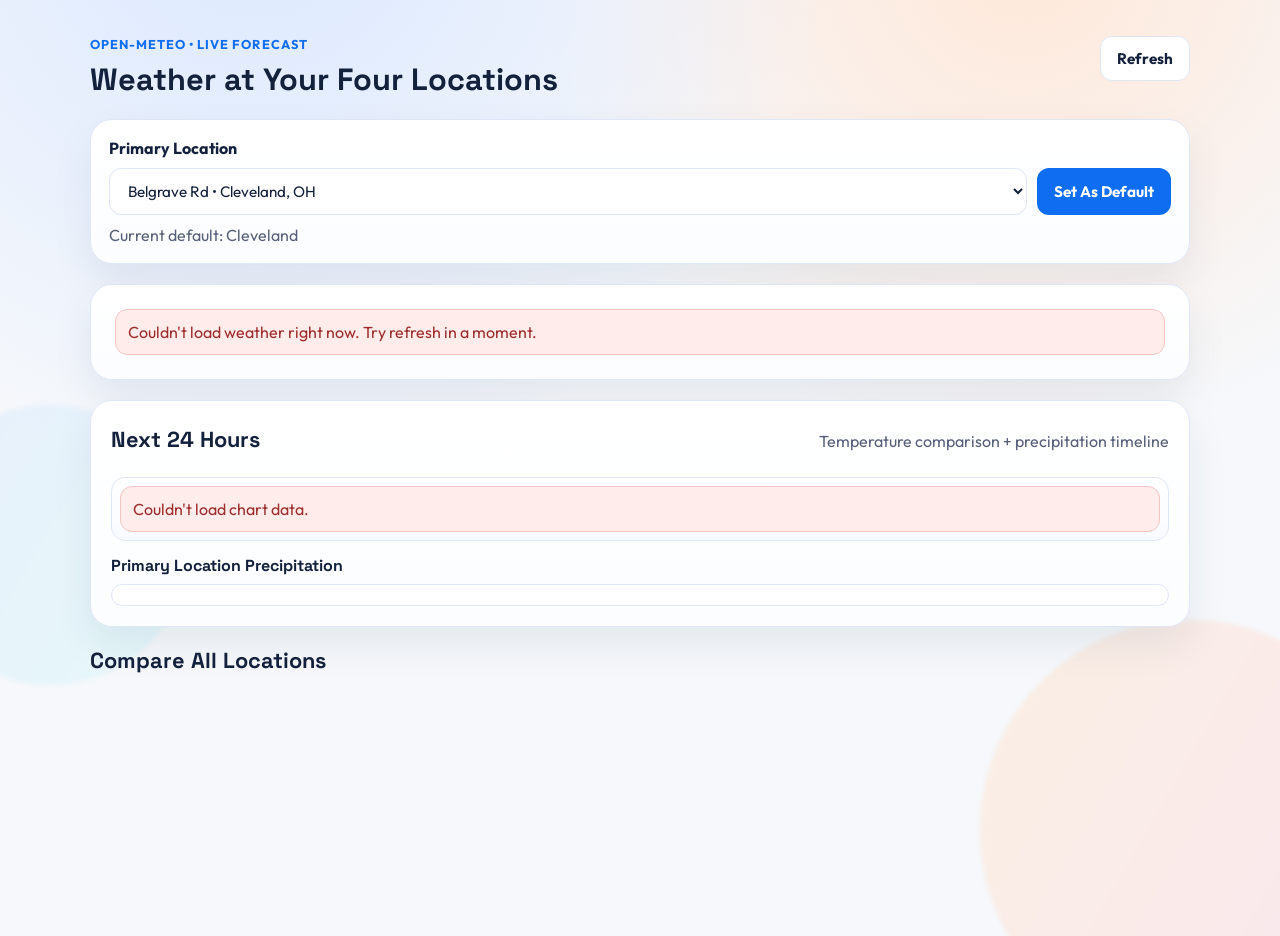
==== index.html @ 9b4fcdaa "Build modern multi-location weather app with comparison charts" ====
<!doctype html>
<html lang="en">
  <head>
    <meta charset="UTF-8" />
    <meta name="viewport" content="width=device-width, initial-scale=1.0" />
    <title>Four City Weather</title>
    <link rel="preconnect" href="https://fonts.googleapis.com" />
    <link rel="preconnect" href="https://fonts.gstatic.com" crossorigin />
    <link
      href="https://fonts.googleapis.com/css2?family=Outfit:wght@400;500;600;700;800&family=Space+Grotesk:wght@500;700&display=swap"
      rel="stylesheet"
    />
    <link rel="stylesheet" href="styles.css" />
  </head>
  <body>
    <div class="background-shape shape-a" aria-hidden="true"></div>
    <div class="background-shape shape-b" aria-hidden="true"></div>

    <main class="app-shell">
      <header class="top-bar">
        <div>
          <p class="eyebrow">Open-Meteo • Live Forecast</p>
          <h1>Weather at Your Four Locations</h1>
        </div>
        <button id="refreshBtn" class="ghost-btn" type="button">Refresh</button>
      </header>

      <section class="controls card">
        <label for="locationSelect">Primary Location</label>
        <div class="controls-row">
          <select id="locationSelect"></select>
          <button id="saveDefaultBtn" class="primary-btn" type="button">Set As Default</button>
        </div>
        <p id="defaultNote" class="muted"></p>
      </section>

      <section class="hero card" id="heroPanel" aria-live="polite"></section>

      <section class="card charts">
        <div class="section-title-row">
          <h2>Next 24 Hours</h2>
          <p class="muted">Temperature comparison + precipitation timeline</p>
        </div>
        <div id="chartLegend" class="chart-legend"></div>
        <div id="hourlyChart" class="hourly-chart"></div>
        <div class="timeline-wrap">
          <h3>Primary Location Precipitation</h3>
          <div id="precipTimeline" class="precip-timeline"></div>
        </div>
      </section>

      <section>
        <div class="section-title-row">
          <h2>Compare All Locations</h2>
          <p class="muted" id="updatedAt"></p>
        </div>
        <div id="comparisonGrid" class="comparison-grid"></div>
      </section>
    </main>

    <template id="compareCardTemplate">
      <article class="compare-card">
        <div class="compare-top">
          <h3 class="compare-name"></h3>
          <span class="code-pill"></span>
        </div>
        <p class="compare-address"></p>
        <div class="temp-row">
          <span class="weather-icon"></span>
          <span class="temp-main"></span>
          <span class="temp-delta"></span>
        </div>
        <div class="meta-grid">
          <div><span>Feels like</span><strong class="feels"></strong></div>
          <div><span>Humidity</span><strong class="humidity"></strong></div>
          <div><span>Wind</span><strong class="wind"></strong></div>
          <div><span>Precip chance</span><strong class="precip"></strong></div>
        </div>
      </article>
    </template>

    <script src="app.js" defer></script>
  </body>
</html>
---- styles.css ----
:root {
  --bg: #f6f8fb;
  --surface: #ffffff;
  --surface-soft: #f2f6ff;
  --text: #14213d;
  --muted: #576078;
  --primary: #0f6df2;
  --primary-soft: #dbe9ff;
  --success: #1e9d73;
  --border: #dfe6f6;
  --shadow: 0 18px 40px rgba(16, 46, 95, 0.08);
}

* {
  box-sizing: border-box;
}

body {
  margin: 0;
  font-family: "Outfit", system-ui, sans-serif;
  color: var(--text);
  background: radial-gradient(circle at 20% -10%, #dbe8ff, transparent 40%),
    radial-gradient(circle at 80% -5%, #ffe8d9, transparent 35%), var(--bg);
  min-height: 100vh;
}

.background-shape {
  position: fixed;
  border-radius: 50%;
  filter: blur(2px);
  z-index: -1;
}

.shape-a {
  width: 420px;
  height: 420px;
  right: -120px;
  bottom: -140px;
  background: linear-gradient(120deg, #ffe4c7, #ffd3e0);
  opacity: 0.45;
}

.shape-b {
  width: 280px;
  height: 280px;
  left: -90px;
  top: 45%;
  background: linear-gradient(120deg, #d5e2ff, #cef8f8);
  opacity: 0.4;
}

.app-shell {
  width: min(1100px, 92vw);
  margin: 36px auto 56px;
  display: grid;
  gap: 20px;
}

h1,
h2,
h3 {
  font-family: "Space Grotesk", "Outfit", sans-serif;
  margin: 0;
}

h1 {
  font-size: clamp(1.9rem, 2.4vw, 2.7rem);
}

h2 {
  font-size: clamp(1.3rem, 1.7vw, 1.6rem);
}

.eyebrow {
  margin: 0 0 8px;
  font-size: 0.8rem;
  text-transform: uppercase;
  letter-spacing: 0.08em;
  color: var(--primary);
  font-weight: 700;
}

.top-bar {
  display: flex;
  justify-content: space-between;
  gap: 16px;
  align-items: flex-start;
}

.card {
  background: linear-gradient(180deg, #fff, #fbfdff);
  border: 1px solid var(--border);
  border-radius: 22px;
  box-shadow: var(--shadow);
}

.controls {
  padding: 18px;
}

.controls label {
  font-weight: 700;
}

.controls-row {
  margin-top: 10px;
  display: flex;
  gap: 10px;
  flex-wrap: wrap;
}

select,
button {
  font-family: inherit;
  font-size: 0.95rem;
}

select {
  min-width: 280px;
  flex: 1;
  border: 1px solid var(--border);
  border-radius: 12px;
  background: #fff;
  color: var(--text);
  padding: 12px 14px;
}

.primary-btn,
.ghost-btn {
  border-radius: 12px;
  padding: 12px 16px;
  font-weight: 700;
  border: 1px solid transparent;
  cursor: pointer;
  transition: transform 0.15s ease, box-shadow 0.15s ease;
}

.primary-btn {
  background: var(--primary);
  color: #fff;
}

.primary-btn:hover,
.ghost-btn:hover {
  transform: translateY(-1px);
}

.ghost-btn {
  border-color: var(--border);
  background: var(--surface);
  color: var(--text);
}

.muted {
  color: var(--muted);
  margin: 10px 0 0;
}

.hero {
  padding: 24px;
}

.hero-top {
  display: flex;
  justify-content: space-between;
  gap: 18px;
  flex-wrap: wrap;
  align-items: flex-start;
}

.hero-address {
  margin: 8px 0 0;
  color: var(--muted);
}

.hero-weather {
  display: flex;
  align-items: center;
  gap: 10px;
}

.hero-temp {
  font-family: "Space Grotesk", "Outfit", sans-serif;
  font-size: clamp(2.4rem, 5vw, 3.6rem);
  font-weight: 700;
  line-height: 1;
}

.hero-code {
  color: var(--muted);
  font-weight: 600;
}

.weather-icon {
  font-size: 1.8rem;
}

.hero-forecast {
  margin-top: 20px;
  display: grid;
  grid-template-columns: repeat(5, minmax(0, 1fr));
  gap: 10px;
}

.forecast-day {
  border: 1px solid var(--border);
  border-radius: 14px;
  padding: 10px;
  background: var(--surface-soft);
  text-align: center;
}

.forecast-day strong {
  display: block;
  margin-top: 6px;
}

.charts {
  padding: 20px;
}

.charts h3 {
  font-size: 1rem;
}

.chart-legend {
  display: flex;
  gap: 8px;
  flex-wrap: wrap;
  margin-bottom: 12px;
}

.legend-pill {
  display: inline-flex;
  align-items: center;
  gap: 8px;
  border: 1px solid var(--border);
  border-radius: 999px;
  padding: 5px 10px;
  background: #fff;
  font-size: 0.85rem;
  color: var(--muted);
}

.legend-dot {
  width: 10px;
  height: 10px;
  border-radius: 50%;
}

.hourly-chart {
  border: 1px solid var(--border);
  background: linear-gradient(180deg, #fff, #f8fbff);
  border-radius: 14px;
  padding: 8px;
}

.hourly-chart svg {
  width: 100%;
  height: auto;
  display: block;
}

.timeline-wrap {
  margin-top: 14px;
}

.precip-timeline {
  margin-top: 8px;
  border: 1px solid var(--border);
  border-radius: 14px;
  padding: 10px;
  background: #fff;
}

.precip-bars {
  display: grid;
  grid-template-columns: repeat(24, minmax(0, 1fr));
  gap: 4px;
  align-items: end;
  height: 120px;
}

.precip-hour {
  display: grid;
  justify-items: center;
  align-content: end;
  gap: 6px;
}

.precip-hour .bar {
  width: 100%;
  border-radius: 6px 6px 3px 3px;
  min-height: 4px;
  background: linear-gradient(180deg, #7fb3ff, #0f6df2);
}

.hour-label {
  font-size: 0.66rem;
  color: var(--muted);
  line-height: 1;
}

.timeline-meta {
  margin-top: 8px;
  color: var(--muted);
  font-size: 0.85rem;
}

.section-title-row {
  display: flex;
  justify-content: space-between;
  gap: 10px;
  align-items: baseline;
  margin-bottom: 12px;
}

.comparison-grid {
  display: grid;
  gap: 14px;
  grid-template-columns: repeat(auto-fit, minmax(240px, 1fr));
}

.compare-card {
  background: var(--surface);
  border: 1px solid var(--border);
  border-radius: 18px;
  padding: 16px;
  box-shadow: 0 14px 28px rgba(16, 46, 95, 0.06);
}

.compare-top {
  display: flex;
  justify-content: space-between;
  gap: 8px;
  align-items: center;
}

.compare-name {
  font-size: 1.1rem;
}

.code-pill {
  border-radius: 999px;
  background: var(--primary-soft);
  color: var(--primary);
  padding: 4px 9px;
  font-size: 0.75rem;
  font-weight: 700;
}

.compare-address {
  margin: 8px 0 12px;
  color: var(--muted);
  font-size: 0.9rem;
  min-height: 2.5em;
}

.temp-row {
  display: flex;
  align-items: center;
  gap: 8px;
  margin-bottom: 12px;
}

.temp-main {
  font-family: "Space Grotesk", "Outfit", sans-serif;
  font-size: 1.9rem;
  font-weight: 700;
}

.temp-delta {
  margin-left: auto;
  font-weight: 700;
  font-size: 0.88rem;
}

.temp-delta.positive {
  color: #d83a30;
}

.temp-delta.negative {
  color: var(--success);
}

.meta-grid {
  display: grid;
  grid-template-columns: repeat(2, minmax(0, 1fr));
  gap: 10px;
}

.meta-grid span {
  color: var(--muted);
  display: block;
  font-size: 0.8rem;
}

.meta-grid strong {
  font-size: 0.96rem;
}

.loading {
  min-height: 220px;
  display: grid;
  place-items: center;
  color: var(--muted);
}

.error {
  border: 1px solid #f5c5c2;
  background: #ffeceb;
  color: #9e2d2d;
  padding: 12px;
  border-radius: 12px;
}

@media (max-width: 700px) {
  .app-shell {
    width: min(1080px, 94vw);
    margin: 22px auto 40px;
  }

  .hero-forecast {
    grid-template-columns: repeat(2, minmax(0, 1fr));
  }

  .precip-bars {
    gap: 2px;
  }
}
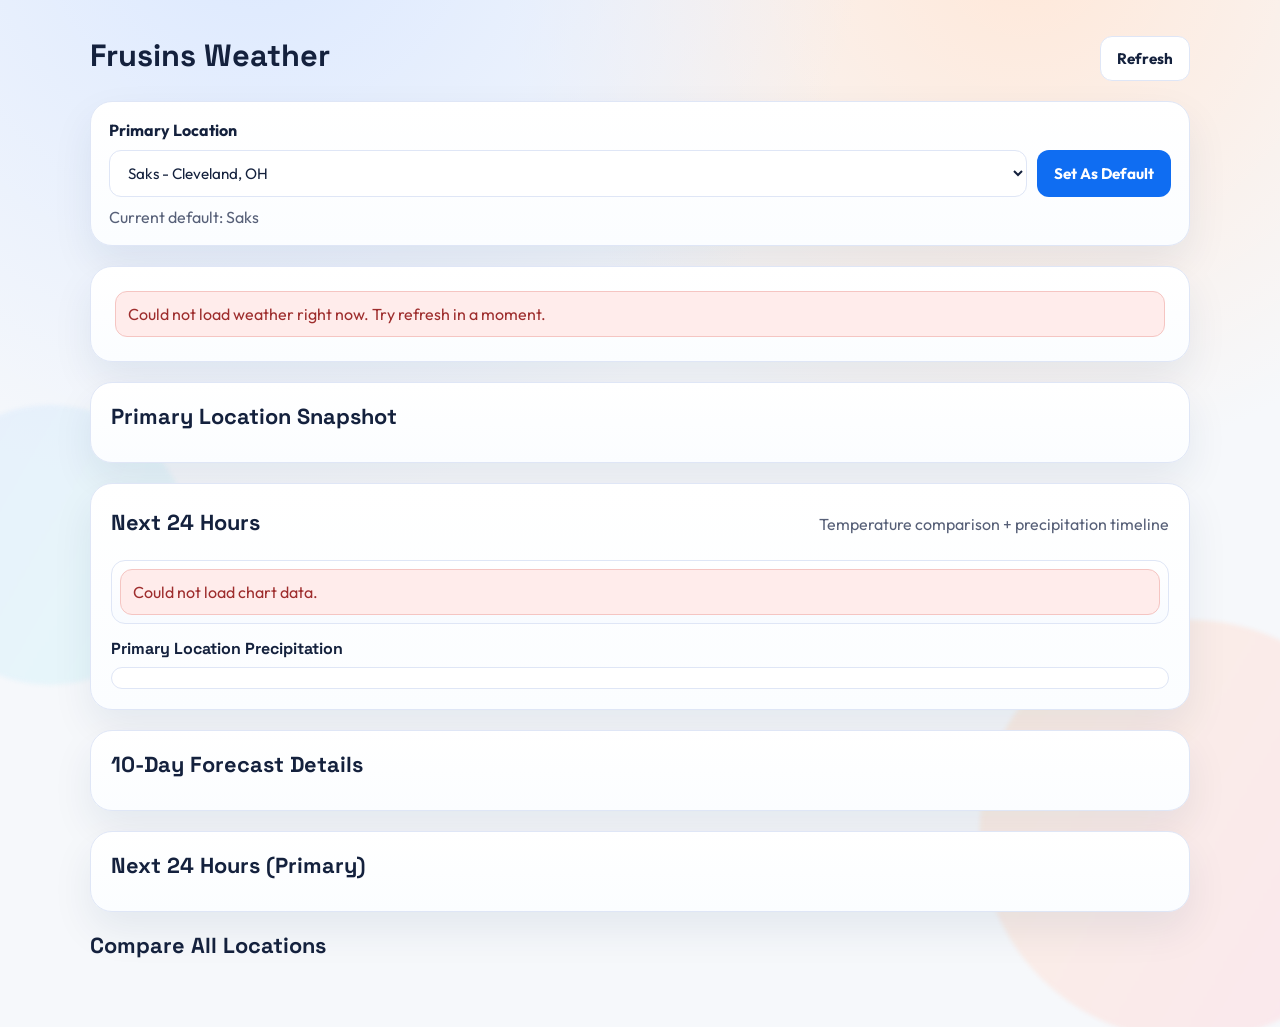
==== commit e45fcf9c: "Expand Frusins Weather to 10-day forecast with detailed weather data" ====
--- a/index.html
+++ b/index.html
@@ -3,7 +3,7 @@
   <head>
     <meta charset="UTF-8" />
     <meta name="viewport" content="width=device-width, initial-scale=1.0" />
-    <title>Four City Weather</title>
+    <title>Frusins Weather</title>
     <link rel="preconnect" href="https://fonts.googleapis.com" />
     <link rel="preconnect" href="https://fonts.gstatic.com" crossorigin />
     <link
@@ -19,8 +19,7 @@
     <main class="app-shell">
       <header class="top-bar">
         <div>
-          <p class="eyebrow">Open-Meteo • Live Forecast</p>
-          <h1>Weather at Your Four Locations</h1>
+          <h1>Frusins Weather</h1>
         </div>
         <button id="refreshBtn" class="ghost-btn" type="button">Refresh</button>
       </header>
@@ -36,6 +35,13 @@
 
       <section class="hero card" id="heroPanel" aria-live="polite"></section>
 
+      <section class="card details">
+        <div class="section-title-row">
+          <h2>Primary Location Snapshot</h2>
+        </div>
+        <div id="currentStats" class="stats-grid"></div>
+      </section>
+
       <section class="card charts">
         <div class="section-title-row">
           <h2>Next 24 Hours</h2>
@@ -47,6 +53,20 @@
           <h3>Primary Location Precipitation</h3>
           <div id="precipTimeline" class="precip-timeline"></div>
         </div>
+      </section>
+
+      <section class="card details">
+        <div class="section-title-row">
+          <h2>10-Day Forecast Details</h2>
+        </div>
+        <div id="dailyDetails" class="daily-details"></div>
+      </section>
+
+      <section class="card details">
+        <div class="section-title-row">
+          <h2>Next 24 Hours (Primary)</h2>
+        </div>
+        <div id="hourlyDetails" class="hourly-details"></div>
       </section>
 
       <section>
@@ -76,6 +96,7 @@
           <div><span>Wind</span><strong class="wind"></strong></div>
           <div><span>Precip chance</span><strong class="precip"></strong></div>
         </div>
+        <button class="make-primary-btn" type="button">Set Primary</button>
       </article>
     </template>
 
--- a/styles.css
+++ b/styles.css
@@ -198,7 +198,7 @@
 .hero-forecast {
   margin-top: 20px;
   display: grid;
-  grid-template-columns: repeat(5, minmax(0, 1fr));
+  grid-template-columns: repeat(auto-fit, minmax(92px, 1fr));
   gap: 10px;
 }
 
@@ -213,6 +213,35 @@
 .forecast-day strong {
   display: block;
   margin-top: 6px;
+}
+
+.details {
+  padding: 20px;
+}
+
+.stats-grid {
+  display: grid;
+  gap: 10px;
+  grid-template-columns: repeat(auto-fit, minmax(150px, 1fr));
+}
+
+.stat-card {
+  border: 1px solid var(--border);
+  background: #fff;
+  border-radius: 12px;
+  padding: 10px;
+}
+
+.stat-card span {
+  display: block;
+  font-size: 0.78rem;
+  color: var(--muted);
+}
+
+.stat-card strong {
+  display: block;
+  margin-top: 4px;
+  font-size: 1rem;
 }
 
 .charts {
@@ -305,6 +334,57 @@
   margin-top: 8px;
   color: var(--muted);
   font-size: 0.85rem;
+}
+
+.daily-details {
+  overflow-x: auto;
+}
+
+.daily-table {
+  width: 100%;
+  border-collapse: collapse;
+  min-width: 900px;
+  background: #fff;
+  border-radius: 12px;
+}
+
+.daily-table th,
+.daily-table td {
+  border-bottom: 1px solid var(--border);
+  padding: 9px 10px;
+  text-align: left;
+  font-size: 0.86rem;
+  vertical-align: top;
+  white-space: nowrap;
+}
+
+.daily-table th {
+  color: var(--muted);
+  font-weight: 700;
+}
+
+.hourly-details {
+  display: grid;
+  gap: 10px;
+  grid-template-columns: repeat(auto-fit, minmax(160px, 1fr));
+}
+
+.hourly-card {
+  border: 1px solid var(--border);
+  border-radius: 12px;
+  background: #fff;
+  padding: 10px;
+}
+
+.hourly-card h4 {
+  margin: 0 0 8px;
+  font-size: 0.94rem;
+}
+
+.hourly-card p {
+  margin: 4px 0;
+  font-size: 0.8rem;
+  color: var(--muted);
 }
 
 .section-title-row {
@@ -399,6 +479,24 @@
   font-size: 0.96rem;
 }
 
+.make-primary-btn {
+  margin-top: 12px;
+  width: 100%;
+  border: 1px solid var(--border);
+  background: #fff;
+  color: var(--text);
+  border-radius: 10px;
+  padding: 9px 12px;
+  font-weight: 700;
+  cursor: pointer;
+}
+
+.make-primary-btn:disabled {
+  cursor: default;
+  background: var(--surface-soft);
+  color: var(--muted);
+}
+
 .loading {
   min-height: 220px;
   display: grid;
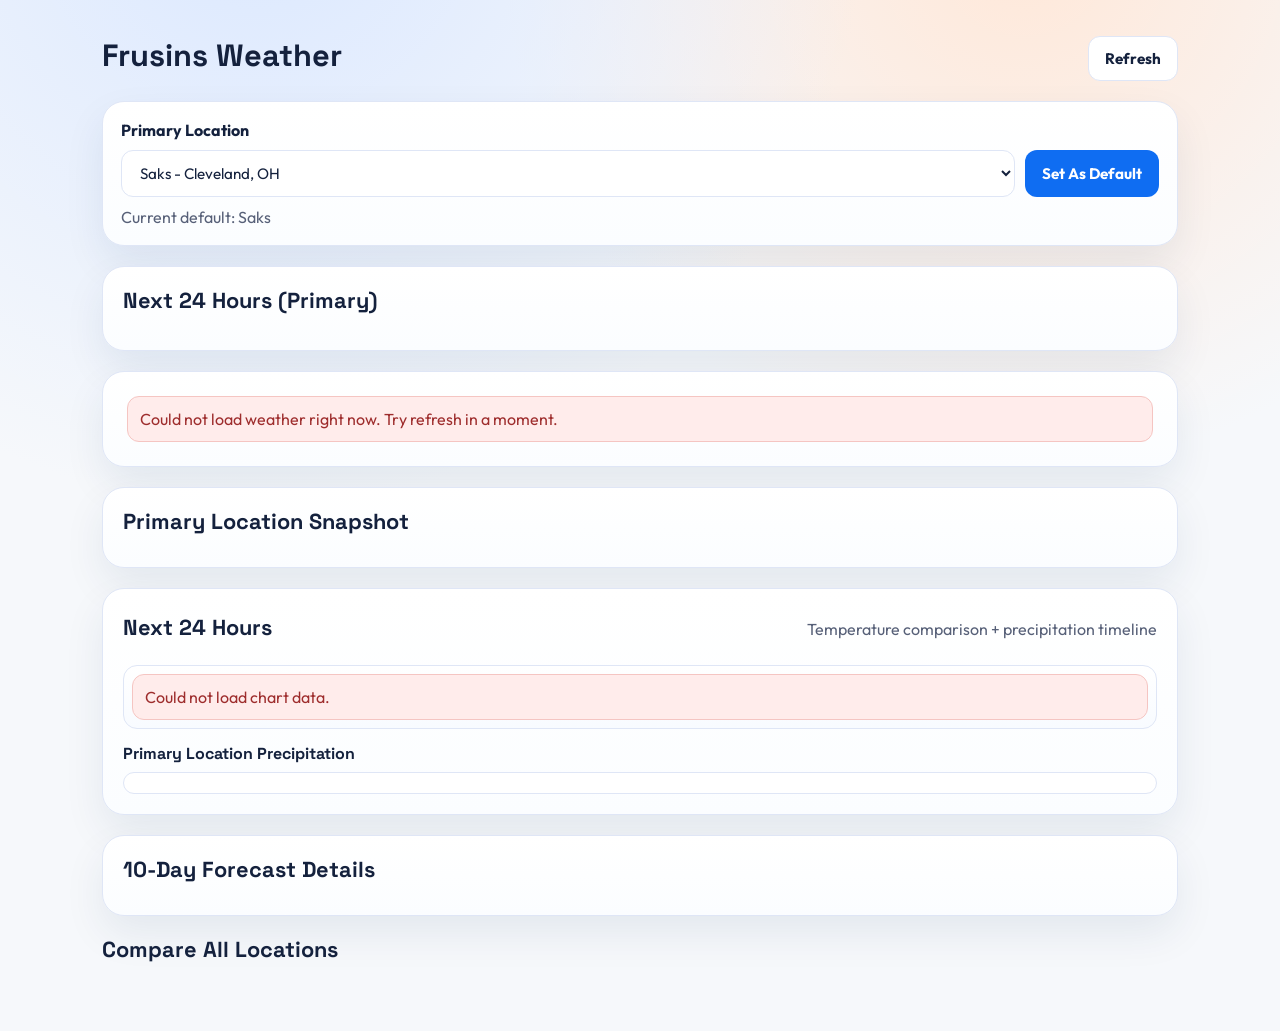
==== commit f6325bbf: "Polish UI with premium hourly cards and improved visual hierarchy" ====
--- a/index.html
+++ b/index.html
@@ -33,6 +33,13 @@
         <p id="defaultNote" class="muted"></p>
       </section>
 
+      <section class="card details">
+        <div class="section-title-row">
+          <h2>Next 24 Hours (Primary)</h2>
+        </div>
+        <div id="hourlyDetails" class="hourly-details"></div>
+      </section>
+
       <section class="hero card" id="heroPanel" aria-live="polite"></section>
 
       <section class="card details">
@@ -60,13 +67,6 @@
           <h2>10-Day Forecast Details</h2>
         </div>
         <div id="dailyDetails" class="daily-details"></div>
-      </section>
-
-      <section class="card details">
-        <div class="section-title-row">
-          <h2>Next 24 Hours (Primary)</h2>
-        </div>
-        <div id="hourlyDetails" class="hourly-details"></div>
       </section>
 
       <section>
--- a/styles.css
+++ b/styles.css
@@ -15,6 +15,7 @@
   box-sizing: border-box;
 }
 
+html,
 body {
   margin: 0;
   font-family: "Outfit", system-ui, sans-serif;
@@ -22,6 +23,14 @@
   background: radial-gradient(circle at 20% -10%, #dbe8ff, transparent 40%),
     radial-gradient(circle at 80% -5%, #ffe8d9, transparent 35%), var(--bg);
   min-height: 100vh;
+  max-width: 100%;
+  overflow-x: hidden;
+}
+
+html,
+body,
+.app-shell {
+  width: 100%;
 }
 
 .background-shape {
@@ -50,10 +59,16 @@
 }
 
 .app-shell {
-  width: min(1100px, 92vw);
+  width: min(100%, 1100px);
   margin: 36px auto 56px;
+  padding: 0 12px;
   display: grid;
   gap: 20px;
+}
+
+.app-shell > * {
+  min-width: 0;
+  max-width: 100%;
 }
 
 h1,
@@ -92,6 +107,8 @@
   border: 1px solid var(--border);
   border-radius: 22px;
   box-shadow: var(--shadow);
+  min-width: 0;
+  width: 100%;
 }
 
 .controls {
@@ -107,6 +124,7 @@
   display: flex;
   gap: 10px;
   flex-wrap: wrap;
+  min-width: 0;
 }
 
 select,
@@ -116,7 +134,8 @@
 }
 
 select {
-  min-width: 280px;
+  min-width: 0;
+  width: 100%;
   flex: 1;
   border: 1px solid var(--border);
   border-radius: 12px;
@@ -125,6 +144,10 @@
   padding: 12px 14px;
 }
 
+.controls-row > * {
+  min-width: 0;
+}
+
 .primary-btn,
 .ghost-btn {
   border-radius: 12px;
@@ -171,6 +194,7 @@
 .hero-address {
   margin: 8px 0 0;
   color: var(--muted);
+  overflow-wrap: anywhere;
 }
 
 .hero-weather {
@@ -200,6 +224,8 @@
   display: grid;
   grid-template-columns: repeat(auto-fit, minmax(92px, 1fr));
   gap: 10px;
+  min-width: 0;
+  max-width: 100%;
 }
 
 .forecast-day {
@@ -208,6 +234,12 @@
   padding: 10px;
   background: var(--surface-soft);
   text-align: center;
+  transition: transform 0.18s ease, box-shadow 0.18s ease;
+}
+
+.forecast-day:hover {
+  transform: translateY(-2px);
+  box-shadow: 0 8px 16px rgba(16, 46, 95, 0.08);
 }
 
 .forecast-day strong {
@@ -230,6 +262,12 @@
   background: #fff;
   border-radius: 12px;
   padding: 10px;
+  transition: transform 0.18s ease, box-shadow 0.18s ease;
+}
+
+.stat-card:hover {
+  transform: translateY(-1px);
+  box-shadow: 0 8px 16px rgba(16, 46, 95, 0.08);
 }
 
 .stat-card span {
@@ -282,10 +320,14 @@
   background: linear-gradient(180deg, #fff, #f8fbff);
   border-radius: 14px;
   padding: 8px;
+  min-width: 0;
+  max-width: 100%;
+  overflow: hidden;
 }
 
 .hourly-chart svg {
   width: 100%;
+  max-width: 100%;
   height: auto;
   display: block;
 }
@@ -300,6 +342,9 @@
   border-radius: 14px;
   padding: 10px;
   background: #fff;
+  min-width: 0;
+  max-width: 100%;
+  overflow: hidden;
 }
 
 .precip-bars {
@@ -337,54 +382,146 @@
 }
 
 .daily-details {
-  overflow-x: auto;
-}
-
-.daily-table {
-  width: 100%;
-  border-collapse: collapse;
-  min-width: 900px;
-  background: #fff;
-  border-radius: 12px;
-}
-
-.daily-table th,
-.daily-table td {
-  border-bottom: 1px solid var(--border);
-  padding: 9px 10px;
-  text-align: left;
-  font-size: 0.86rem;
-  vertical-align: top;
-  white-space: nowrap;
-}
-
-.daily-table th {
-  color: var(--muted);
-  font-weight: 700;
-}
-
-.hourly-details {
-  display: grid;
+  overflow: hidden;
+  min-width: 0;
+  max-width: 100%;
+}
+
+.daily-cards {
+  display: grid;
+  grid-template-columns: repeat(auto-fit, minmax(min(100%, 220px), 1fr));
   gap: 10px;
-  grid-template-columns: repeat(auto-fit, minmax(160px, 1fr));
-}
-
-.hourly-card {
+}
+
+.daily-day-card {
   border: 1px solid var(--border);
   border-radius: 12px;
   background: #fff;
   padding: 10px;
+  transition: transform 0.18s ease, box-shadow 0.18s ease;
+}
+
+.daily-day-card:hover {
+  transform: translateY(-2px);
+  box-shadow: 0 10px 18px rgba(16, 46, 95, 0.08);
+}
+
+.daily-day-card h4 {
+  margin: 0;
+  font-size: 0.95rem;
+}
+
+.daily-day-card p {
+  margin: 4px 0;
+  font-size: 0.79rem;
+  color: var(--muted);
+  overflow-wrap: anywhere;
+}
+
+.daily-day-card strong {
+  color: var(--text);
+}
+
+.daily-day-head {
+  display: flex;
+  align-items: center;
+  justify-content: space-between;
+  gap: 8px;
+}
+
+.hourly-details {
+  display: flex;
+  gap: 10px;
+  width: 100%;
+  min-width: 0;
+  max-width: 100%;
+  overflow-x: auto;
+  overflow-y: hidden;
+  overscroll-behavior-x: contain;
+  padding-bottom: 4px;
+}
+
+.hourly-card {
+  flex: 0 0 170px;
+  max-width: calc(100vw - 56px);
+  border: 1px solid var(--border);
+  border-radius: 12px;
+  background: #fff;
+  padding: 10px;
+  transition: transform 0.18s ease, box-shadow 0.18s ease;
+}
+
+.hourly-card:hover {
+  transform: translateY(-2px);
+  box-shadow: 0 10px 18px rgba(16, 46, 95, 0.08);
 }
 
 .hourly-card h4 {
   margin: 0 0 8px;
-  font-size: 0.94rem;
+  font-size: 0.9rem;
 }
 
 .hourly-card p {
   margin: 4px 0;
-  font-size: 0.8rem;
-  color: var(--muted);
+  font-size: 0.78rem;
+  color: var(--muted);
+}
+
+.hourly-card strong {
+  color: var(--text);
+}
+
+.hourly-icon-row {
+  display: flex;
+  align-items: center;
+  gap: 8px;
+  margin-bottom: 6px;
+  font-size: 0.84rem;
+}
+
+.hourly-top {
+  display: flex;
+  align-items: center;
+  justify-content: space-between;
+  gap: 8px;
+}
+
+.hourly-temp {
+  margin: 0 0 8px;
+  font-size: 1.35rem;
+  font-weight: 700;
+  line-height: 1.1;
+  color: var(--text);
+}
+
+.hourly-chip-grid {
+  display: grid;
+  grid-template-columns: repeat(2, minmax(0, 1fr));
+  gap: 6px;
+}
+
+.hourly-chip {
+  border: 1px solid var(--border);
+  border-radius: 999px;
+  padding: 3px 8px;
+  font-size: 0.68rem;
+  color: var(--muted);
+  background: #f8fbff;
+  text-align: center;
+}
+
+.precip-chip {
+  border-radius: 999px;
+  background: #e5f0ff;
+  color: var(--primary);
+  font-weight: 700;
+  padding: 3px 8px;
+  font-size: 0.7rem;
+}
+
+.hourly-icon {
+  font-size: 1.2rem;
+  line-height: 1;
 }
 
 .section-title-row {
@@ -392,21 +529,31 @@
   justify-content: space-between;
   gap: 10px;
   align-items: baseline;
+  flex-wrap: wrap;
   margin-bottom: 12px;
 }
 
 .comparison-grid {
   display: grid;
   gap: 14px;
-  grid-template-columns: repeat(auto-fit, minmax(240px, 1fr));
+  grid-template-columns: repeat(auto-fit, minmax(min(100%, 240px), 1fr));
+  min-width: 0;
+  max-width: 100%;
 }
 
 .compare-card {
   background: var(--surface);
   border: 1px solid var(--border);
+  border-top: 4px solid #dbe8ff;
   border-radius: 18px;
   padding: 16px;
   box-shadow: 0 14px 28px rgba(16, 46, 95, 0.06);
+  transition: transform 0.18s ease, box-shadow 0.18s ease;
+}
+
+.compare-card:hover {
+  transform: translateY(-2px);
+  box-shadow: 0 14px 28px rgba(16, 46, 95, 0.1);
 }
 
 .compare-top {
@@ -514,15 +661,43 @@
 
 @media (max-width: 700px) {
   .app-shell {
-    width: min(1080px, 94vw);
     margin: 22px auto 40px;
+    padding: 0 8px;
+  }
+
+  .top-bar {
+    flex-wrap: wrap;
+    align-items: center;
+  }
+
+  .details,
+  .charts,
+  .hero,
+  .controls {
+    padding: 14px;
   }
 
   .hero-forecast {
     grid-template-columns: repeat(2, minmax(0, 1fr));
   }
 
+  .controls-row {
+    flex-direction: column;
+  }
+
+  .controls-row .primary-btn {
+    width: 100%;
+  }
+
   .precip-bars {
     gap: 2px;
   }
-}
+
+  .hourly-details {
+    gap: 8px;
+  }
+
+  .hourly-card {
+    flex-basis: 150px;
+  }
+}
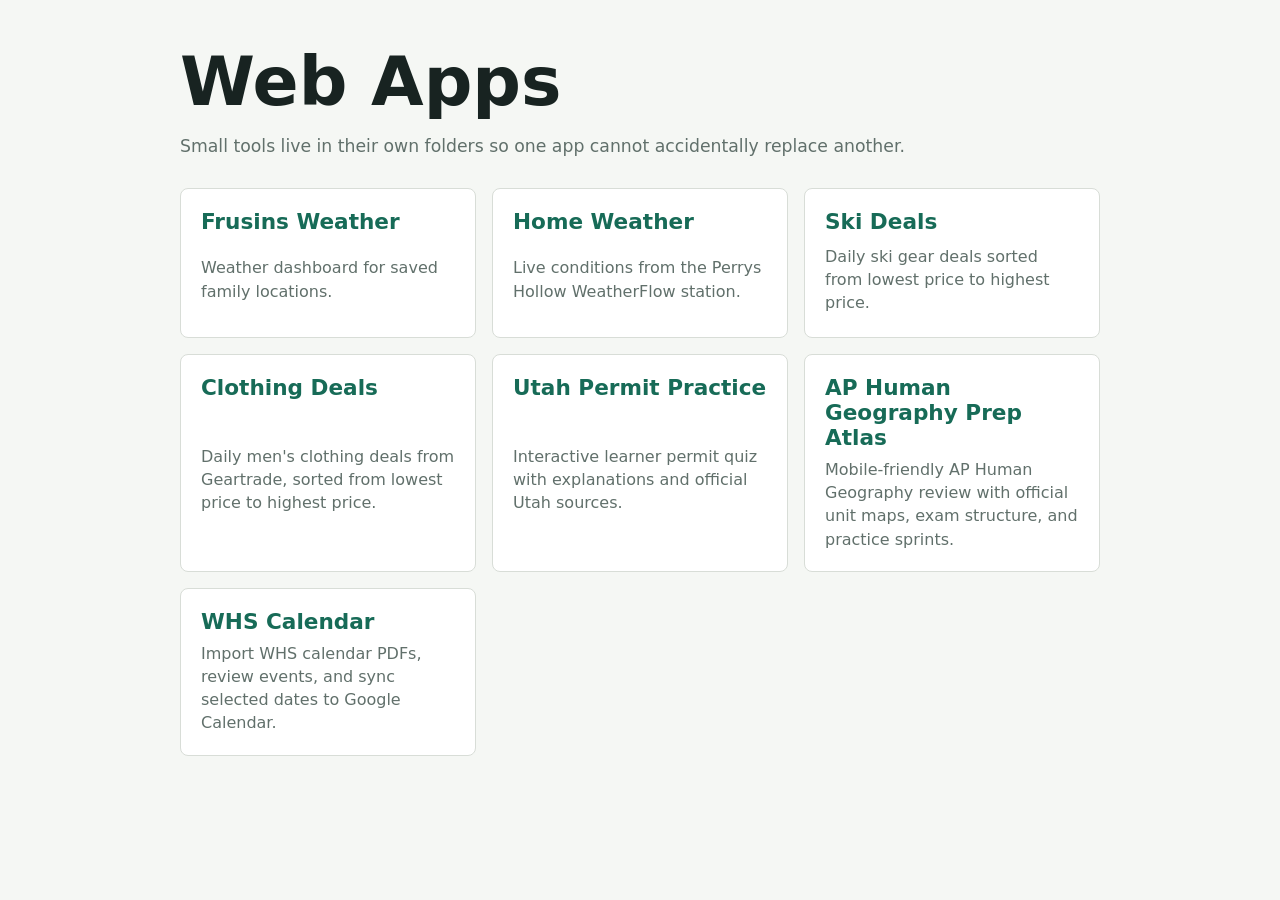
==== commit ef161518: "Add daily clothing deals report" ====
--- a/index.html
+++ b/index.html
@@ -3,103 +3,119 @@
   <head>
     <meta charset="UTF-8" />
     <meta name="viewport" content="width=device-width, initial-scale=1.0" />
-    <title>Frusins Weather</title>
-    <link rel="preconnect" href="https://fonts.googleapis.com" />
-    <link rel="preconnect" href="https://fonts.gstatic.com" crossorigin />
-    <link
-      href="https://fonts.googleapis.com/css2?family=Outfit:wght@400;500;600;700;800&family=Space+Grotesk:wght@500;700&display=swap"
-      rel="stylesheet"
-    />
-    <link rel="stylesheet" href="styles.css" />
+    <title>Steve's Web Apps</title>
+    <style>
+      :root {
+        color-scheme: light;
+        --bg: #f5f7f4;
+        --ink: #182321;
+        --muted: #61706b;
+        --line: #d8ddd7;
+        --surface: #ffffff;
+        --green: #176b57;
+      }
+
+      * {
+        box-sizing: border-box;
+      }
+
+      body {
+        margin: 0;
+        min-height: 100vh;
+        font-family: system-ui, -apple-system, BlinkMacSystemFont, "Segoe UI", sans-serif;
+        background: var(--bg);
+        color: var(--ink);
+      }
+
+      main {
+        width: min(920px, calc(100% - 32px));
+        margin: 0 auto;
+        padding: 48px 0;
+      }
+
+      h1 {
+        margin: 0;
+        font-size: clamp(2.25rem, 6vw, 4.25rem);
+        line-height: 1;
+      }
+
+      p {
+        color: var(--muted);
+        font-size: 1.08rem;
+        line-height: 1.55;
+      }
+
+      .app-grid {
+        display: grid;
+        grid-template-columns: repeat(auto-fit, minmax(240px, 1fr));
+        gap: 16px;
+        margin-top: 28px;
+      }
+
+      a.app-card {
+        display: grid;
+        gap: 8px;
+        min-height: 150px;
+        padding: 20px;
+        border: 1px solid var(--line);
+        border-radius: 8px;
+        background: var(--surface);
+        color: inherit;
+        text-decoration: none;
+      }
+
+      a.app-card:hover,
+      a.app-card:focus-visible {
+        border-color: var(--green);
+        outline: none;
+      }
+
+      .app-card strong {
+        color: var(--green);
+        font-size: 1.35rem;
+      }
+
+      .app-card span {
+        color: var(--muted);
+        line-height: 1.45;
+      }
+    </style>
   </head>
   <body>
-    <div class="background-shape shape-a" aria-hidden="true"></div>
-    <div class="background-shape shape-b" aria-hidden="true"></div>
+    <main>
+      <h1>Web Apps</h1>
+      <p>Small tools live in their own folders so one app cannot accidentally replace another.</p>
 
-    <main class="app-shell">
-      <header class="top-bar">
-        <div>
-          <h1>Frusins Weather</h1>
-        </div>
-        <button id="refreshBtn" class="ghost-btn" type="button">Refresh</button>
-      </header>
-
-      <section class="controls card">
-        <label for="locationSelect">Primary Location</label>
-        <div class="controls-row">
-          <select id="locationSelect"></select>
-          <button id="saveDefaultBtn" class="primary-btn" type="button">Set As Default</button>
-        </div>
-        <p id="defaultNote" class="muted"></p>
-      </section>
-
-      <section class="card details">
-        <div class="section-title-row">
-          <h2>Next 24 Hours (Primary)</h2>
-        </div>
-        <div id="hourlyDetails" class="hourly-details"></div>
-      </section>
-
-      <section class="hero card" id="heroPanel" aria-live="polite"></section>
-
-      <section class="card details">
-        <div class="section-title-row">
-          <h2>Primary Location Snapshot</h2>
-        </div>
-        <div id="currentStats" class="stats-grid"></div>
-      </section>
-
-      <section class="card charts">
-        <div class="section-title-row">
-          <h2>Next 24 Hours</h2>
-          <p class="muted">Temperature comparison + precipitation timeline</p>
-        </div>
-        <div id="chartLegend" class="chart-legend"></div>
-        <div id="hourlyChart" class="hourly-chart"></div>
-        <div class="timeline-wrap">
-          <h3>Primary Location Precipitation</h3>
-          <div id="precipTimeline" class="precip-timeline"></div>
-        </div>
-      </section>
-
-      <section class="card details">
-        <div class="section-title-row">
-          <h2>10-Day Forecast Details</h2>
-        </div>
-        <div id="dailyDetails" class="daily-details"></div>
-      </section>
-
-      <section>
-        <div class="section-title-row">
-          <h2>Compare All Locations</h2>
-          <p class="muted" id="updatedAt"></p>
-        </div>
-        <div id="comparisonGrid" class="comparison-grid"></div>
-      </section>
+      <div class="app-grid">
+        <a class="app-card" href="./frusins-weather/">
+          <strong>Frusins Weather</strong>
+          <span>Weather dashboard for saved family locations.</span>
+        </a>
+        <a class="app-card" href="./home-weather/">
+          <strong>Home Weather</strong>
+          <span>Live conditions from the Perrys Hollow WeatherFlow station.</span>
+        </a>
+        <a class="app-card" href="./ski-deals/">
+          <strong>Ski Deals</strong>
+          <span>Daily ski gear deals sorted from lowest price to highest price.</span>
+        </a>
+        <a class="app-card" href="./clothing-deals/">
+          <strong>Clothing Deals</strong>
+          <span>Daily men's clothing deals from Geartrade, sorted from lowest price to highest price.</span>
+        </a>
+        <a class="app-card" href="./utah-permit-practice/">
+          <strong>Utah Permit Practice</strong>
+          <span>Interactive learner permit quiz with explanations and official Utah sources.</span>
+        </a>
+        <a class="app-card" href="./ap-human-geography-prep/">
+          <strong>AP Human Geography Prep Atlas</strong>
+          <span>Mobile-friendly AP Human Geography review with official unit maps, exam structure, and practice sprints.</span>
+        </a>
+        <a class="app-card" href="./whs-calendar/index.html">
+          <strong>WHS Calendar</strong>
+          <span>Import WHS calendar PDFs, review events, and sync selected dates to Google Calendar.</span>
+        </a>
+      </div>
     </main>
-
-    <template id="compareCardTemplate">
-      <article class="compare-card">
-        <div class="compare-top">
-          <h3 class="compare-name"></h3>
-          <span class="code-pill"></span>
-        </div>
-        <p class="compare-address"></p>
-        <div class="temp-row">
-          <span class="weather-icon"></span>
-          <span class="temp-main"></span>
-          <span class="temp-delta"></span>
-        </div>
-        <div class="meta-grid">
-          <div><span>Feels like</span><strong class="feels"></strong></div>
-          <div><span>Humidity</span><strong class="humidity"></strong></div>
-          <div><span>Wind</span><strong class="wind"></strong></div>
-          <div><span>Precip chance</span><strong class="precip"></strong></div>
-        </div>
-        <button class="make-primary-btn" type="button">Set Primary</button>
-      </article>
-    </template>
-
-    <script src="app.js" defer></script>
   </body>
 </html>
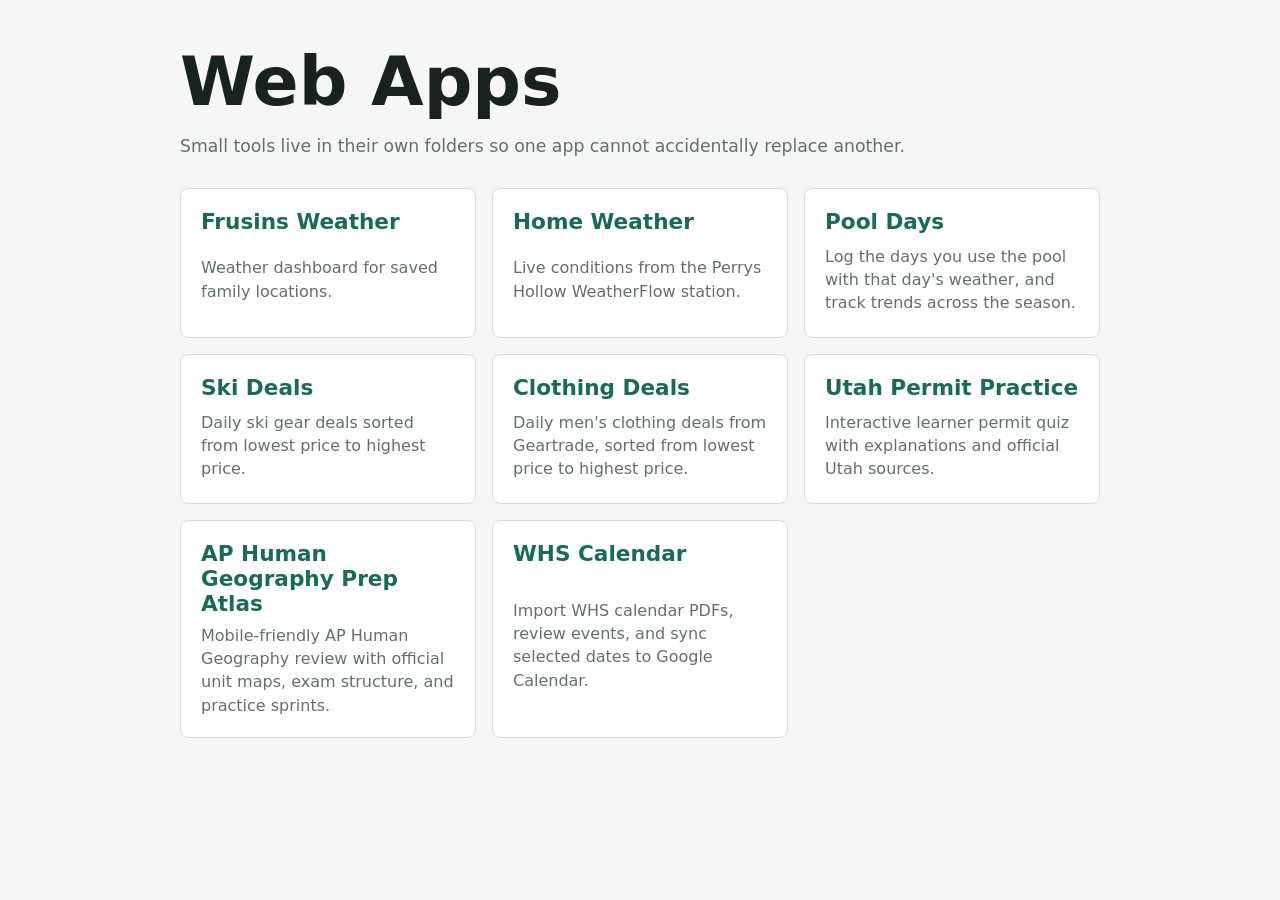
==== commit 31e33ecf: "Add files via upload" ====
--- a/index.html
+++ b/index.html
@@ -95,6 +95,10 @@
           <strong>Home Weather</strong>
           <span>Live conditions from the Perrys Hollow WeatherFlow station.</span>
         </a>
+        <a class="app-card" href="./pool-tracker/">
+          <strong>Pool Days</strong>
+          <span>Log the days you use the pool with that day's weather, and track trends across the season.</span>
+        </a>
         <a class="app-card" href="./ski-deals/">
           <strong>Ski Deals</strong>
           <span>Daily ski gear deals sorted from lowest price to highest price.</span>
